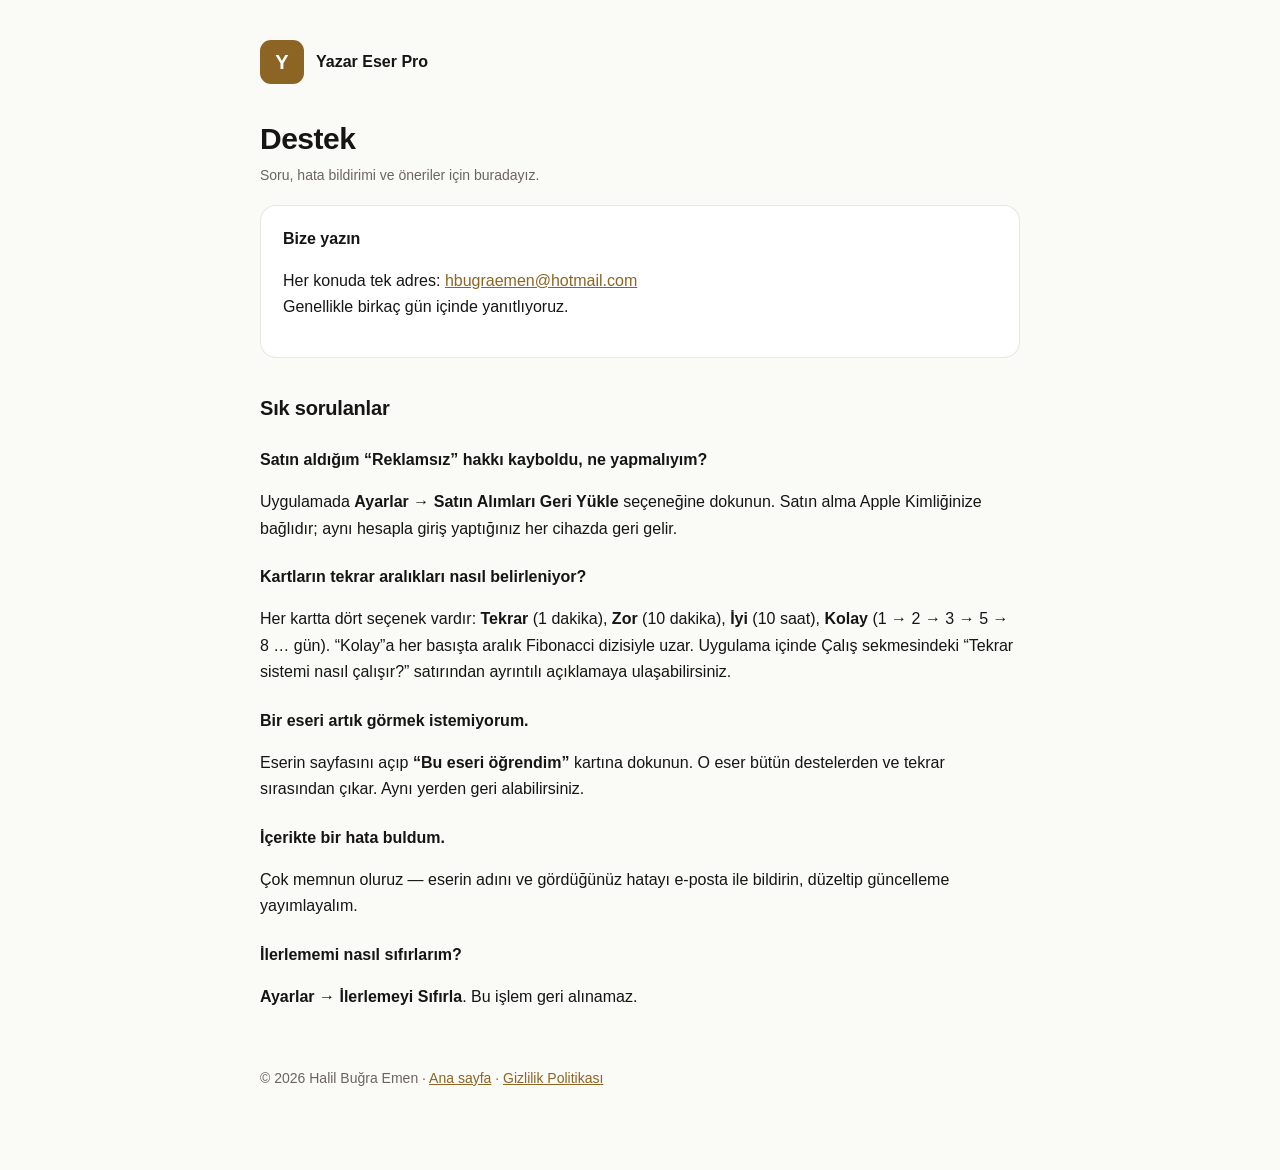
==== destek.html @ e264d52a "Gizlilik politikası, destek ve tanıtım sayfaları" ====
<!doctype html>
<html lang="tr">
<head>
<meta charset="utf-8">
<meta name="viewport" content="width=device-width, initial-scale=1">
<title>Destek — Yazar Eser Pro</title>
<link rel="stylesheet" href="stil.css">
</head>
<body>
<div class="sar">
<header>
  <a class="logo" href="index.html"><span class="rozet">Y</span><strong>Yazar Eser Pro</strong></a>
</header>

<h1>Destek</h1>
<p class="ust">Soru, hata bildirimi ve öneriler için buradayız.</p>

<div class="kart">
  <h3 style="margin-top:0">Bize yazın</h3>
  <p>Her konuda tek adres: <a href="mailto:hbugraemen@hotmail.com">hbugraemen@hotmail.com</a><br>
  Genellikle birkaç gün içinde yanıtlıyoruz.</p>
</div>

<h2>Sık sorulanlar</h2>

<h3>Satın aldığım “Reklamsız” hakkı kayboldu, ne yapmalıyım?</h3>
<p>Uygulamada <strong>Ayarlar → Satın Alımları Geri Yükle</strong> seçeneğine dokunun. Satın alma Apple Kimliğinize bağlıdır; aynı hesapla giriş yaptığınız her cihazda geri gelir.</p>

<h3>Kartların tekrar aralıkları nasıl belirleniyor?</h3>
<p>Her kartta dört seçenek vardır: <strong>Tekrar</strong> (1 dakika), <strong>Zor</strong> (10 dakika), <strong>İyi</strong> (10 saat), <strong>Kolay</strong> (1 → 2 → 3 → 5 → 8 … gün). “Kolay”a her basışta aralık Fibonacci dizisiyle uzar. Uygulama içinde Çalış sekmesindeki “Tekrar sistemi nasıl çalışır?” satırından ayrıntılı açıklamaya ulaşabilirsiniz.</p>

<h3>Bir eseri artık görmek istemiyorum.</h3>
<p>Eserin sayfasını açıp <strong>“Bu eseri öğrendim”</strong> kartına dokunun. O eser bütün destelerden ve tekrar sırasından çıkar. Aynı yerden geri alabilirsiniz.</p>

<h3>İçerikte bir hata buldum.</h3>
<p>Çok memnun oluruz — eserin adını ve gördüğünüz hatayı e-posta ile bildirin, düzeltip güncelleme yayımlayalım.</p>

<h3>İlerlememi nasıl sıfırlarım?</h3>
<p><strong>Ayarlar → İlerlemeyi Sıfırla</strong>. Bu işlem geri alınamaz.</p>

<footer>© 2026 Halil Buğra Emen · <a href="index.html">Ana sayfa</a> · <a href="gizlilik.html">Gizlilik Politikası</a></footer>
</div>
</body>
</html>
---- stil.css ----
:root {
  --bg: #FAFAF7;
  --card: #FFFFFF;
  --text: #161514;
  --muted: #6B6560;
  --primary: #8C6524;
  --border: rgba(22, 21, 20, 0.10);
}
@media (prefers-color-scheme: dark) {
  :root {
    --bg: #141311;
    --card: #1D1B19;
    --text: #F2EFE9;
    --muted: #9C948C;
    --primary: #C9A15A;
    --border: rgba(255, 255, 255, 0.12);
  }
}
* { box-sizing: border-box; }
body {
  margin: 0;
  padding: 40px 20px 80px;
  background: var(--bg);
  color: var(--text);
  font: 16px/1.65 -apple-system, BlinkMacSystemFont, "Segoe UI", Roboto, sans-serif;
}
.sar { max-width: 760px; margin: 0 auto; }
header { margin-bottom: 36px; }
.logo {
  display: inline-flex; align-items: center; gap: 12px;
  text-decoration: none; color: inherit;
}
.rozet {
  width: 44px; height: 44px; border-radius: 11px;
  background: var(--primary); color: #fff;
  display: grid; place-items: center;
  font-weight: 700; font-size: 20px;
}
h1 { font-size: 30px; line-height: 1.25; letter-spacing: -0.5px; margin: 24px 0 6px; }
h2 { font-size: 20px; margin: 34px 0 10px; letter-spacing: -0.2px; }
h3 { font-size: 16px; margin: 22px 0 6px; }
p, li { color: var(--text); }
.ust { color: var(--muted); font-size: 14px; margin: 0; }
a { color: var(--primary); }
table { width: 100%; border-collapse: collapse; margin: 14px 0; font-size: 15px; }
th, td { text-align: left; padding: 10px 12px; border-bottom: 1px solid var(--border); }
th { color: var(--muted); font-weight: 600; }
.kart {
  background: var(--card); border: 1px solid var(--border);
  border-radius: 16px; padding: 20px 22px; margin: 18px 0;
}
footer { margin-top: 56px; color: var(--muted); font-size: 14px; }
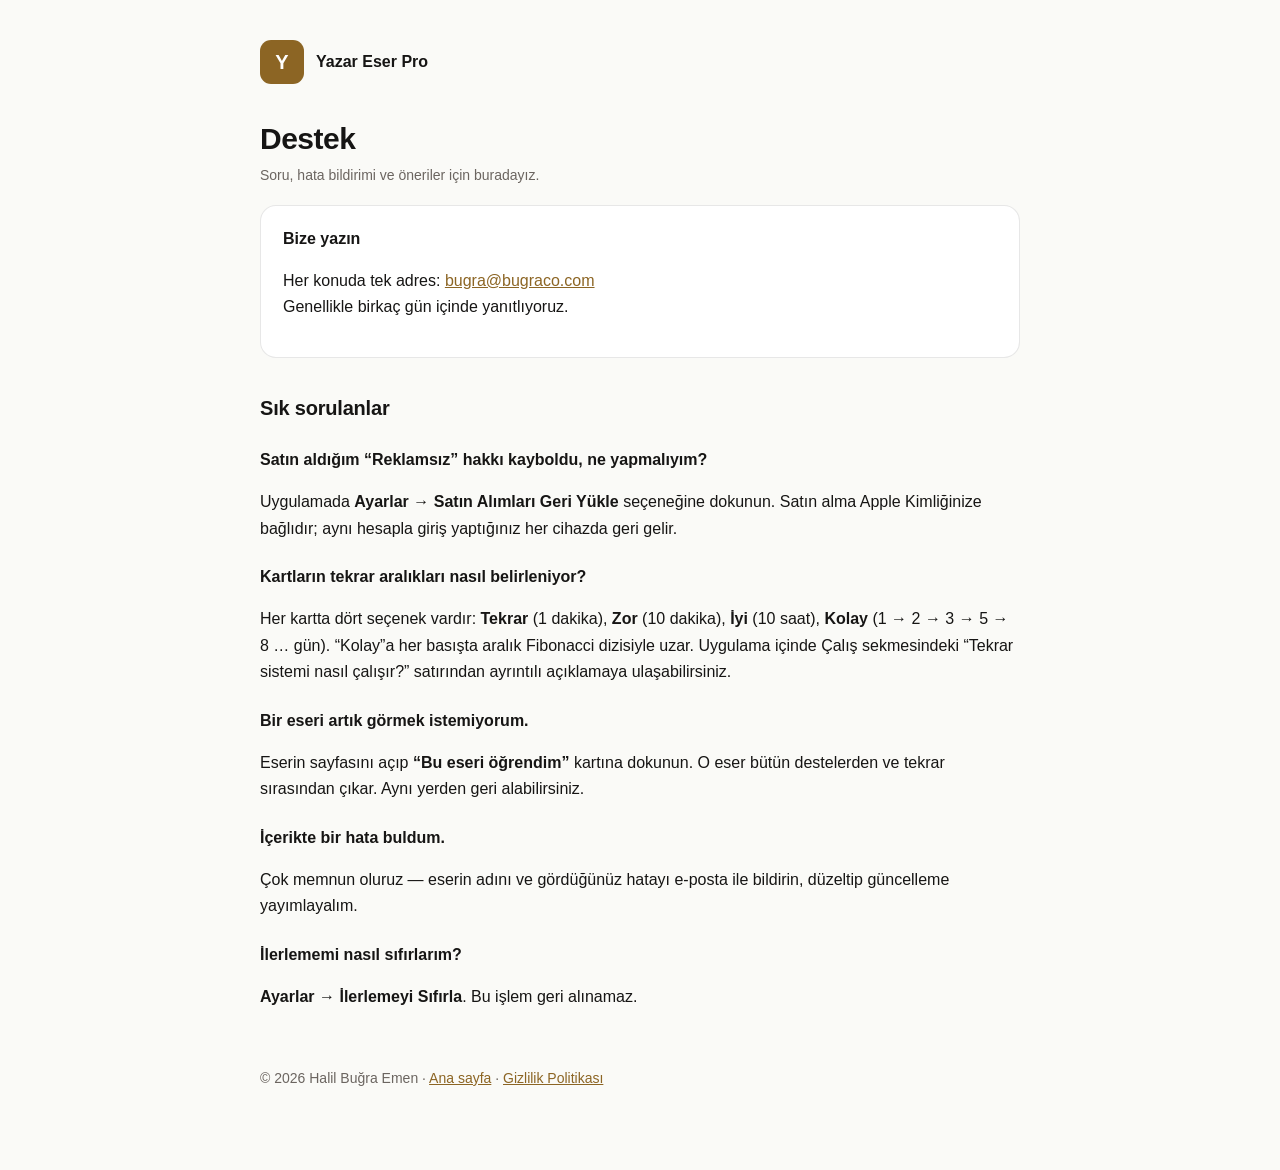
==== commit ef4a15d1: "İletişim adresi bugra@bugraco.com" ====
--- a/destek.html
+++ b/destek.html
@@ -17,7 +17,7 @@
 
 <div class="kart">
   <h3 style="margin-top:0">Bize yazın</h3>
-  <p>Her konuda tek adres: <a href="mailto:hbugraemen@hotmail.com">hbugraemen@hotmail.com</a><br>
+  <p>Her konuda tek adres: <a href="mailto:bugra@bugraco.com">bugra@bugraco.com</a><br>
   Genellikle birkaç gün içinde yanıtlıyoruz.</p>
 </div>
 
